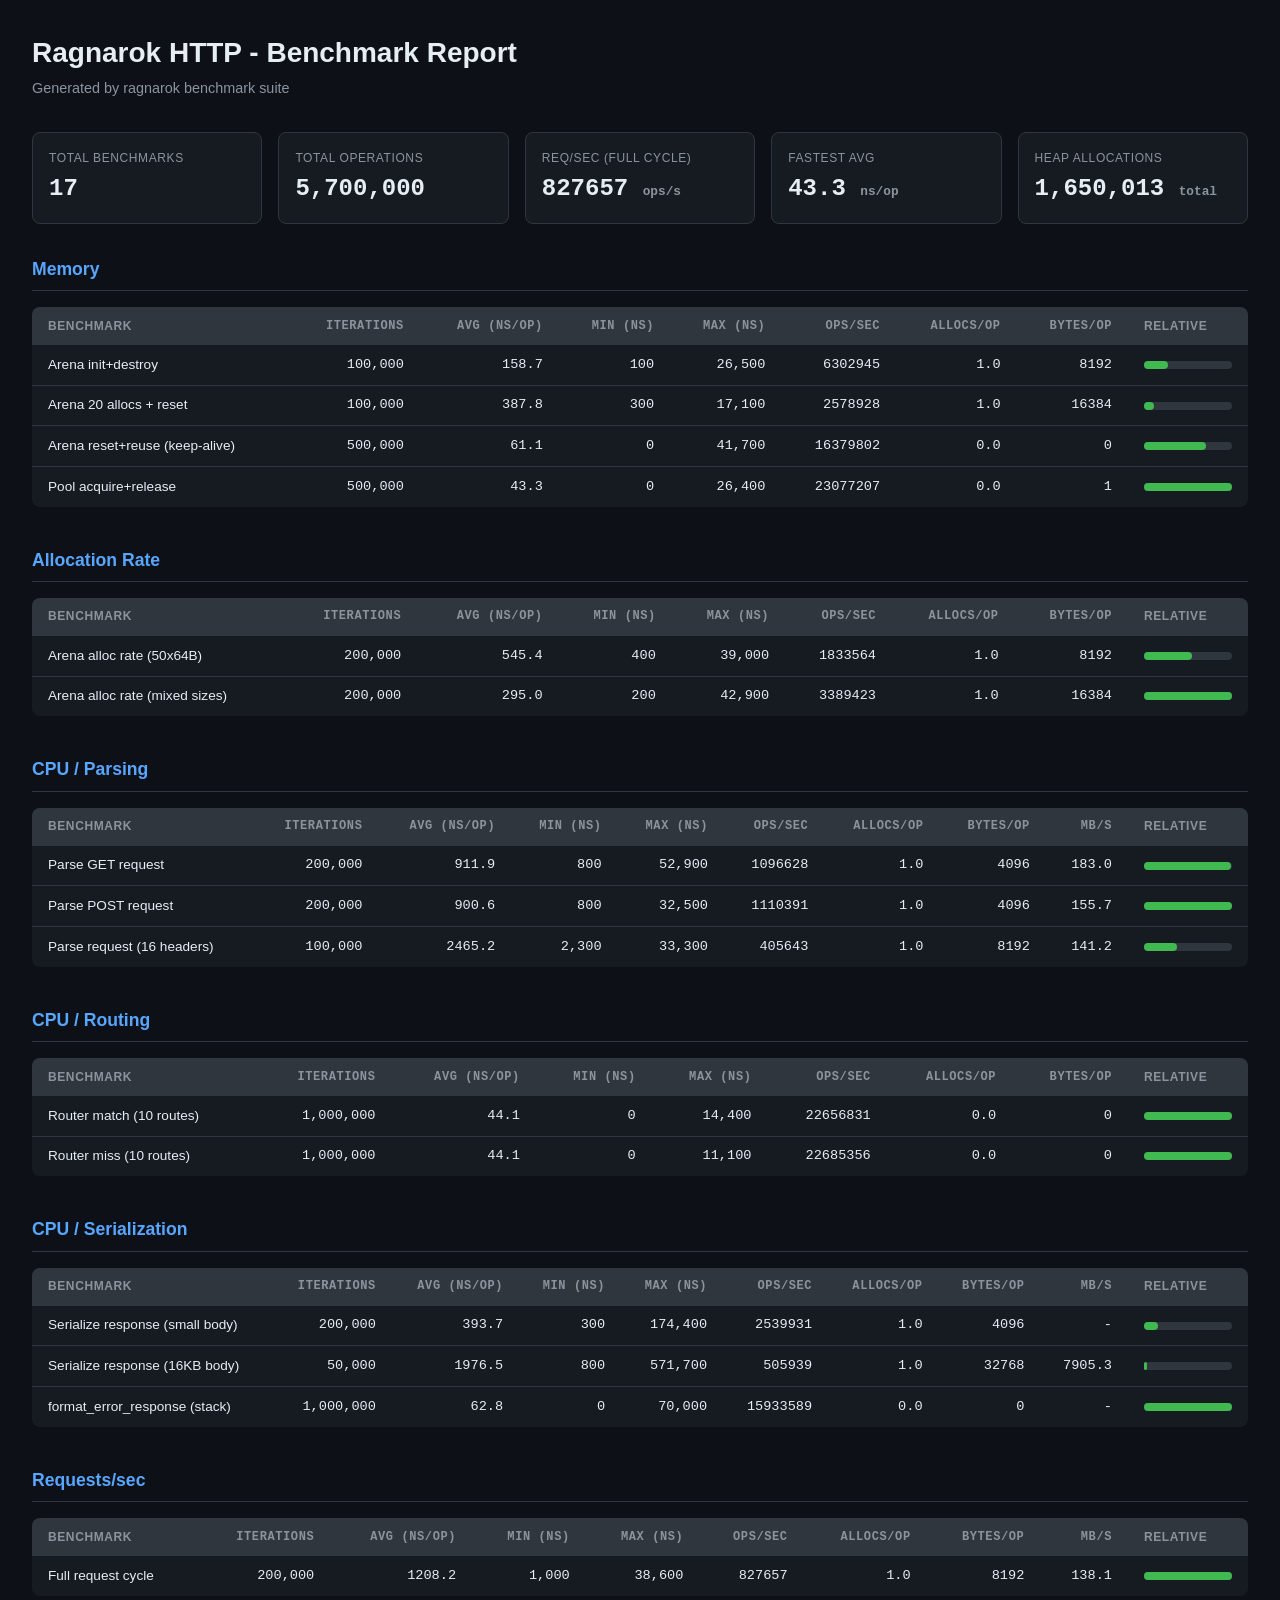
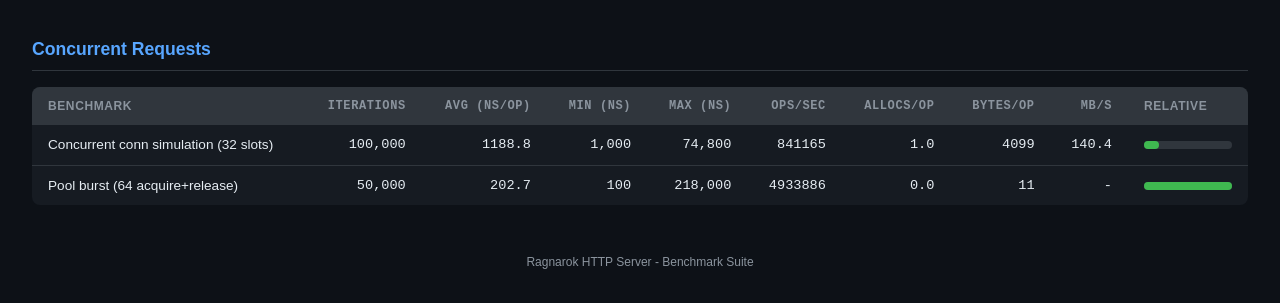
==== benchmark_report.html @ 56830848 "Add memory leak tests for HTTP request handling and connection pool - Introduced a new test file `me" ====
<!DOCTYPE html>
<html lang="en">
<head>
<meta charset="UTF-8">
<meta name="viewport" content="width=device-width, initial-scale=1.0">
<title>Ragnarok HTTP - Benchmark Report</title>
<style>
  :root {
    --bg: #0d1117; --surface: #161b22; --border: #30363d;
    --text: #e6edf3; --muted: #8b949e; --accent: #58a6ff;
    --green: #3fb950; --orange: #d29922; --red: #f85149;
  }
  * { margin: 0; padding: 0; box-sizing: border-box; }
  body {
    font-family: -apple-system, BlinkMacSystemFont, 'Segoe UI', Helvetica, Arial, sans-serif;
    background: var(--bg); color: var(--text); padding: 2rem; line-height: 1.5;
  }
  h1 { font-size: 1.75rem; margin-bottom: 0.25rem; }
  .subtitle { color: var(--muted); margin-bottom: 2rem; font-size: 0.9rem; }
  .category { margin-bottom: 2.5rem; }
  .category h2 {
    font-size: 1.1rem; color: var(--accent); border-bottom: 1px solid var(--border);
    padding-bottom: 0.5rem; margin-bottom: 1rem;
  }
  table {
    width: 100%; border-collapse: collapse; font-size: 0.85rem;
    background: var(--surface); border-radius: 8px; overflow: hidden;
  }
  th {
    text-align: left; padding: 0.6rem 1rem; background: var(--border);
    color: var(--muted); font-weight: 600; font-size: 0.75rem;
    text-transform: uppercase; letter-spacing: 0.05em;
  }
  td { padding: 0.6rem 1rem; border-top: 1px solid var(--border); }
  tr:hover td { background: rgba(88,166,255,0.04); }
  .num { text-align: right; font-variant-numeric: tabular-nums; font-family: 'SF Mono', 'Cascadia Code', Consolas, monospace; }
  .bar-cell { width: 120px; }
  .bar-bg { background: var(--border); border-radius: 4px; height: 8px; }
  .bar-fill { height: 8px; border-radius: 4px; background: var(--green); }
  .summary-grid {
    display: grid; grid-template-columns: repeat(auto-fit, minmax(200px, 1fr));
    gap: 1rem; margin-bottom: 2rem;
  }
  .card {
    background: var(--surface); border: 1px solid var(--border);
    border-radius: 8px; padding: 1rem;
  }
  .card .label { font-size: 0.75rem; color: var(--muted); text-transform: uppercase; letter-spacing: 0.05em; }
  .card .value { font-size: 1.5rem; font-weight: 700; margin-top: 0.25rem; font-family: 'SF Mono', 'Cascadia Code', Consolas, monospace; }
  .card .unit  { font-size: 0.8rem; color: var(--muted); }
  footer { margin-top: 3rem; color: var(--muted); font-size: 0.75rem; text-align: center; }
</style>
</head>
<body>
<h1>Ragnarok HTTP - Benchmark Report</h1>
<p class="subtitle">Generated by ragnarok benchmark suite</p>
<div class="summary-grid"><div class="card"><div class="label">Total Benchmarks</div><div class="value">17</div></div><div class="card"><div class="label">Total Operations</div><div class="value">5,700,000</div></div><div class="card"><div class="label">Req/sec (full cycle)</div><div class="value">827657 <span class="unit">ops/s</span></div></div><div class="card"><div class="label">Fastest Avg</div><div class="value">43.3 <span class="unit">ns/op</span></div></div><div class="card"><div class="label">Heap Allocations</div><div class="value">1,650,013 <span class="unit">total</span></div></div></div><div class="category"><h2>Memory</h2><table><thead><tr><th>Benchmark</th><th class="num">Iterations</th><th class="num">Avg (ns/op)</th><th class="num">Min (ns)</th><th class="num">Max (ns)</th><th class="num">Ops/sec</th><th class="num">Allocs/op</th><th class="num">Bytes/op</th><th class="bar-cell">Relative</th></tr></thead><tbody><tr><td>Arena init+destroy</td><td class="num">100,000</td><td class="num">158.7</td><td class="num">100</td><td class="num">26,500</td><td class="num">6302945</td><td class="num">1.0</td><td class="num">8192</td><td class="bar-cell"><div class="bar-bg"><div class="bar-fill" style="width:27%"></div></div></td></tr><tr><td>Arena 20 allocs + reset</td><td class="num">100,000</td><td class="num">387.8</td><td class="num">300</td><td class="num">17,100</td><td class="num">2578928</td><td class="num">1.0</td><td class="num">16384</td><td class="bar-cell"><div class="bar-bg"><div class="bar-fill" style="width:11%"></div></div></td></tr><tr><td>Arena reset+reuse (keep-alive)</td><td class="num">500,000</td><td class="num">61.1</td><td class="num">0</td><td class="num">41,700</td><td class="num">16379802</td><td class="num">0.0</td><td class="num">0</td><td class="bar-cell"><div class="bar-bg"><div class="bar-fill" style="width:71%"></div></div></td></tr><tr><td>Pool acquire+release</td><td class="num">500,000</td><td class="num">43.3</td><td class="num">0</td><td class="num">26,400</td><td class="num">23077207</td><td class="num">0.0</td><td class="num">1</td><td class="bar-cell"><div class="bar-bg"><div class="bar-fill" style="width:100%"></div></div></td></tr></tbody></table></div><div class="category"><h2>Allocation Rate</h2><table><thead><tr><th>Benchmark</th><th class="num">Iterations</th><th class="num">Avg (ns/op)</th><th class="num">Min (ns)</th><th class="num">Max (ns)</th><th class="num">Ops/sec</th><th class="num">Allocs/op</th><th class="num">Bytes/op</th><th class="bar-cell">Relative</th></tr></thead><tbody><tr><td>Arena alloc rate (50x64B)</td><td class="num">200,000</td><td class="num">545.4</td><td class="num">400</td><td class="num">39,000</td><td class="num">1833564</td><td class="num">1.0</td><td class="num">8192</td><td class="bar-cell"><div class="bar-bg"><div class="bar-fill" style="width:54%"></div></div></td></tr><tr><td>Arena alloc rate (mixed sizes)</td><td class="num">200,000</td><td class="num">295.0</td><td class="num">200</td><td class="num">42,900</td><td class="num">3389423</td><td class="num">1.0</td><td class="num">16384</td><td class="bar-cell"><div class="bar-bg"><div class="bar-fill" style="width:100%"></div></div></td></tr></tbody></table></div><div class="category"><h2>CPU / Parsing</h2><table><thead><tr><th>Benchmark</th><th class="num">Iterations</th><th class="num">Avg (ns/op)</th><th class="num">Min (ns)</th><th class="num">Max (ns)</th><th class="num">Ops/sec</th><th class="num">Allocs/op</th><th class="num">Bytes/op</th><th class="num">MB/s</th><th class="bar-cell">Relative</th></tr></thead><tbody><tr><td>Parse GET request</td><td class="num">200,000</td><td class="num">911.9</td><td class="num">800</td><td class="num">52,900</td><td class="num">1096628</td><td class="num">1.0</td><td class="num">4096</td><td class="num">183.0</td><td class="bar-cell"><div class="bar-bg"><div class="bar-fill" style="width:99%"></div></div></td></tr><tr><td>Parse POST request</td><td class="num">200,000</td><td class="num">900.6</td><td class="num">800</td><td class="num">32,500</td><td class="num">1110391</td><td class="num">1.0</td><td class="num">4096</td><td class="num">155.7</td><td class="bar-cell"><div class="bar-bg"><div class="bar-fill" style="width:100%"></div></div></td></tr><tr><td>Parse request (16 headers)</td><td class="num">100,000</td><td class="num">2465.2</td><td class="num">2,300</td><td class="num">33,300</td><td class="num">405643</td><td class="num">1.0</td><td class="num">8192</td><td class="num">141.2</td><td class="bar-cell"><div class="bar-bg"><div class="bar-fill" style="width:37%"></div></div></td></tr></tbody></table></div><div class="category"><h2>CPU / Routing</h2><table><thead><tr><th>Benchmark</th><th class="num">Iterations</th><th class="num">Avg (ns/op)</th><th class="num">Min (ns)</th><th class="num">Max (ns)</th><th class="num">Ops/sec</th><th class="num">Allocs/op</th><th class="num">Bytes/op</th><th class="bar-cell">Relative</th></tr></thead><tbody><tr><td>Router match (10 routes)</td><td class="num">1,000,000</td><td class="num">44.1</td><td class="num">0</td><td class="num">14,400</td><td class="num">22656831</td><td class="num">0.0</td><td class="num">0</td><td class="bar-cell"><div class="bar-bg"><div class="bar-fill" style="width:100%"></div></div></td></tr><tr><td>Router miss (10 routes)</td><td class="num">1,000,000</td><td class="num">44.1</td><td class="num">0</td><td class="num">11,100</td><td class="num">22685356</td><td class="num">0.0</td><td class="num">0</td><td class="bar-cell"><div class="bar-bg"><div class="bar-fill" style="width:100%"></div></div></td></tr></tbody></table></div><div class="category"><h2>CPU / Serialization</h2><table><thead><tr><th>Benchmark</th><th class="num">Iterations</th><th class="num">Avg (ns/op)</th><th class="num">Min (ns)</th><th class="num">Max (ns)</th><th class="num">Ops/sec</th><th class="num">Allocs/op</th><th class="num">Bytes/op</th><th class="num">MB/s</th><th class="bar-cell">Relative</th></tr></thead><tbody><tr><td>Serialize response (small body)</td><td class="num">200,000</td><td class="num">393.7</td><td class="num">300</td><td class="num">174,400</td><td class="num">2539931</td><td class="num">1.0</td><td class="num">4096</td><td class="num">-</td><td class="bar-cell"><div class="bar-bg"><div class="bar-fill" style="width:16%"></div></div></td></tr><tr><td>Serialize response (16KB body)</td><td class="num">50,000</td><td class="num">1976.5</td><td class="num">800</td><td class="num">571,700</td><td class="num">505939</td><td class="num">1.0</td><td class="num">32768</td><td class="num">7905.3</td><td class="bar-cell"><div class="bar-bg"><div class="bar-fill" style="width:3%"></div></div></td></tr><tr><td>format_error_response (stack)</td><td class="num">1,000,000</td><td class="num">62.8</td><td class="num">0</td><td class="num">70,000</td><td class="num">15933589</td><td class="num">0.0</td><td class="num">0</td><td class="num">-</td><td class="bar-cell"><div class="bar-bg"><div class="bar-fill" style="width:100%"></div></div></td></tr></tbody></table></div><div class="category"><h2>Requests/sec</h2><table><thead><tr><th>Benchmark</th><th class="num">Iterations</th><th class="num">Avg (ns/op)</th><th class="num">Min (ns)</th><th class="num">Max (ns)</th><th class="num">Ops/sec</th><th class="num">Allocs/op</th><th class="num">Bytes/op</th><th class="num">MB/s</th><th class="bar-cell">Relative</th></tr></thead><tbody><tr><td>Full request cycle</td><td class="num">200,000</td><td class="num">1208.2</td><td class="num">1,000</td><td class="num">38,600</td><td class="num">827657</td><td class="num">1.0</td><td class="num">8192</td><td class="num">138.1</td><td class="bar-cell"><div class="bar-bg"><div class="bar-fill" style="width:100%"></div></div></td></tr></tbody></table></div><div class="category"><h2>Concurrent Requests</h2><table><thead><tr><th>Benchmark</th><th class="num">Iterations</th><th class="num">Avg (ns/op)</th><th class="num">Min (ns)</th><th class="num">Max (ns)</th><th class="num">Ops/sec</th><th class="num">Allocs/op</th><th class="num">Bytes/op</th><th class="num">MB/s</th><th class="bar-cell">Relative</th></tr></thead><tbody><tr><td>Concurrent conn simulation (32 slots)</td><td class="num">100,000</td><td class="num">1188.8</td><td class="num">1,000</td><td class="num">74,800</td><td class="num">841165</td><td class="num">1.0</td><td class="num">4099</td><td class="num">140.4</td><td class="bar-cell"><div class="bar-bg"><div class="bar-fill" style="width:17%"></div></div></td></tr><tr><td>Pool burst (64 acquire+release)</td><td class="num">50,000</td><td class="num">202.7</td><td class="num">100</td><td class="num">218,000</td><td class="num">4933886</td><td class="num">0.0</td><td class="num">11</td><td class="num">-</td><td class="bar-cell"><div class="bar-bg"><div class="bar-fill" style="width:100%"></div></div></td></tr></tbody></table></div><footer>Ragnarok HTTP Server - Benchmark Suite</footer></body></html>
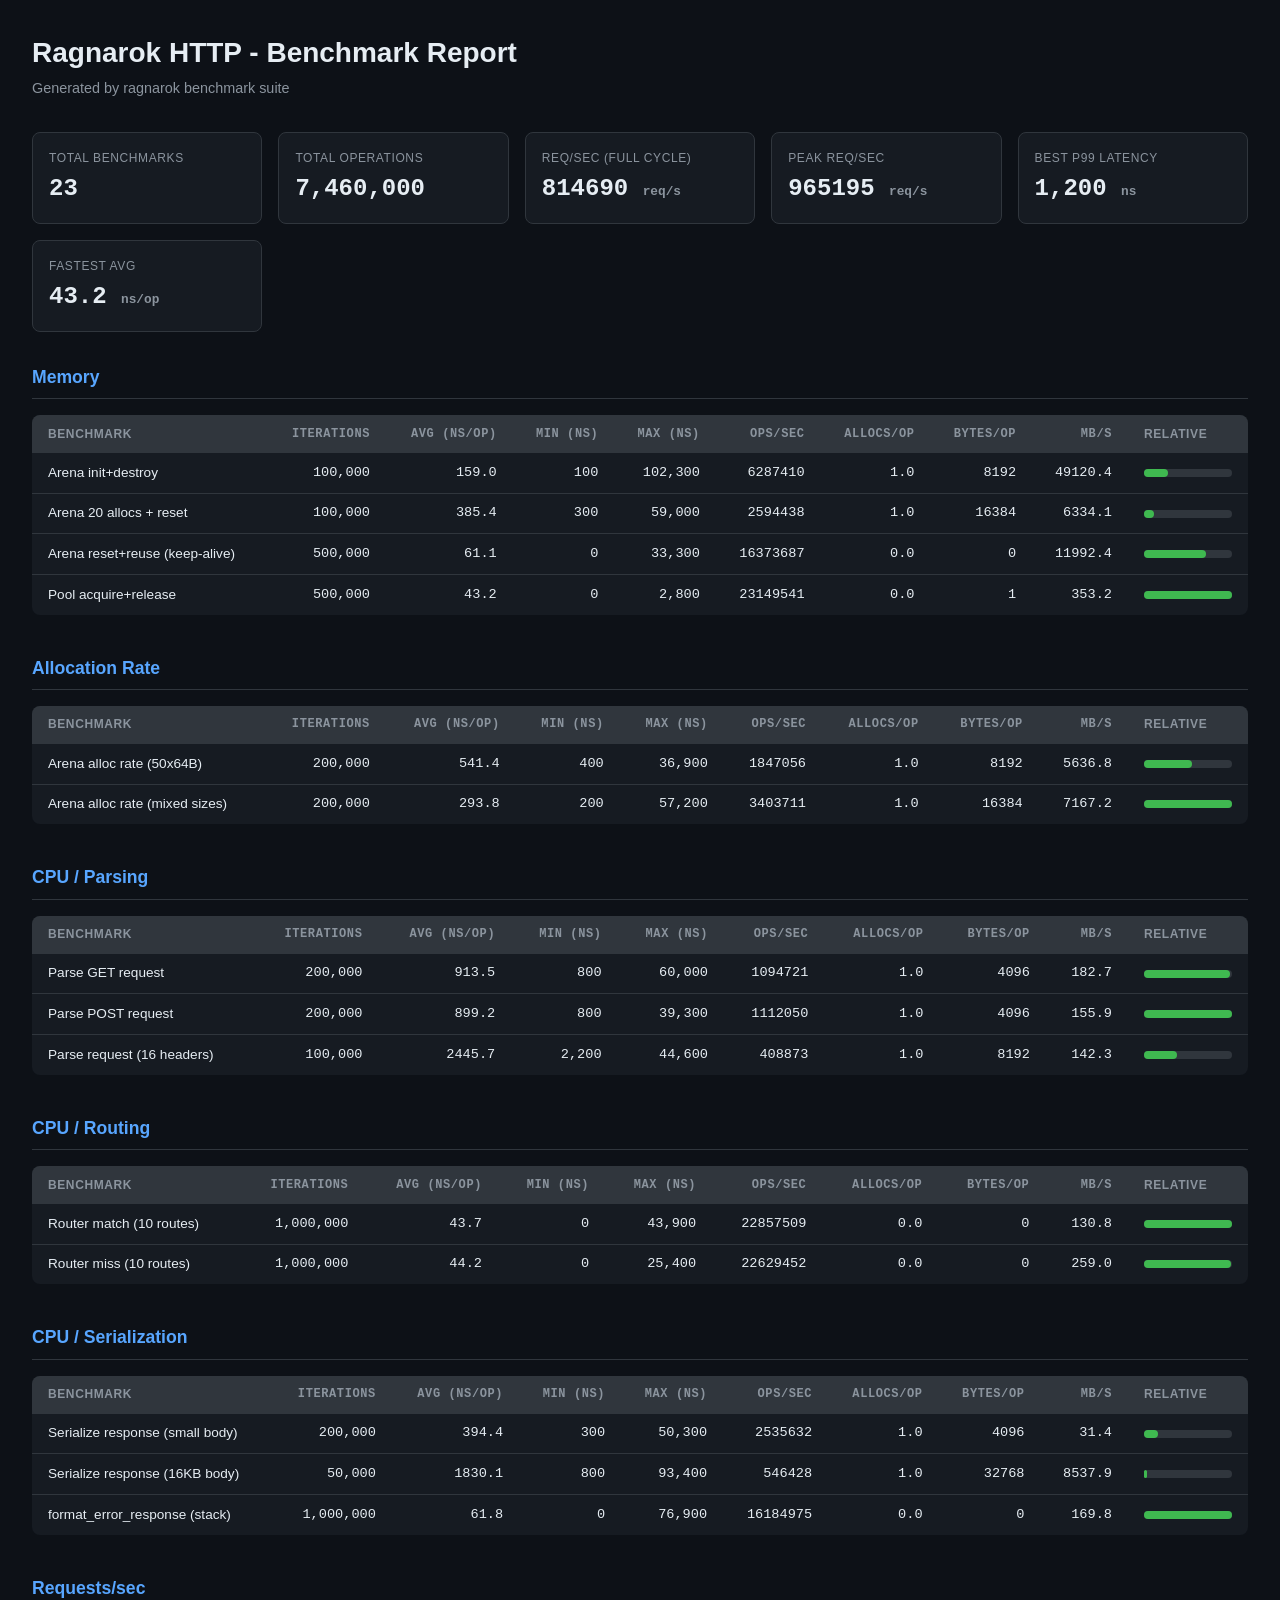
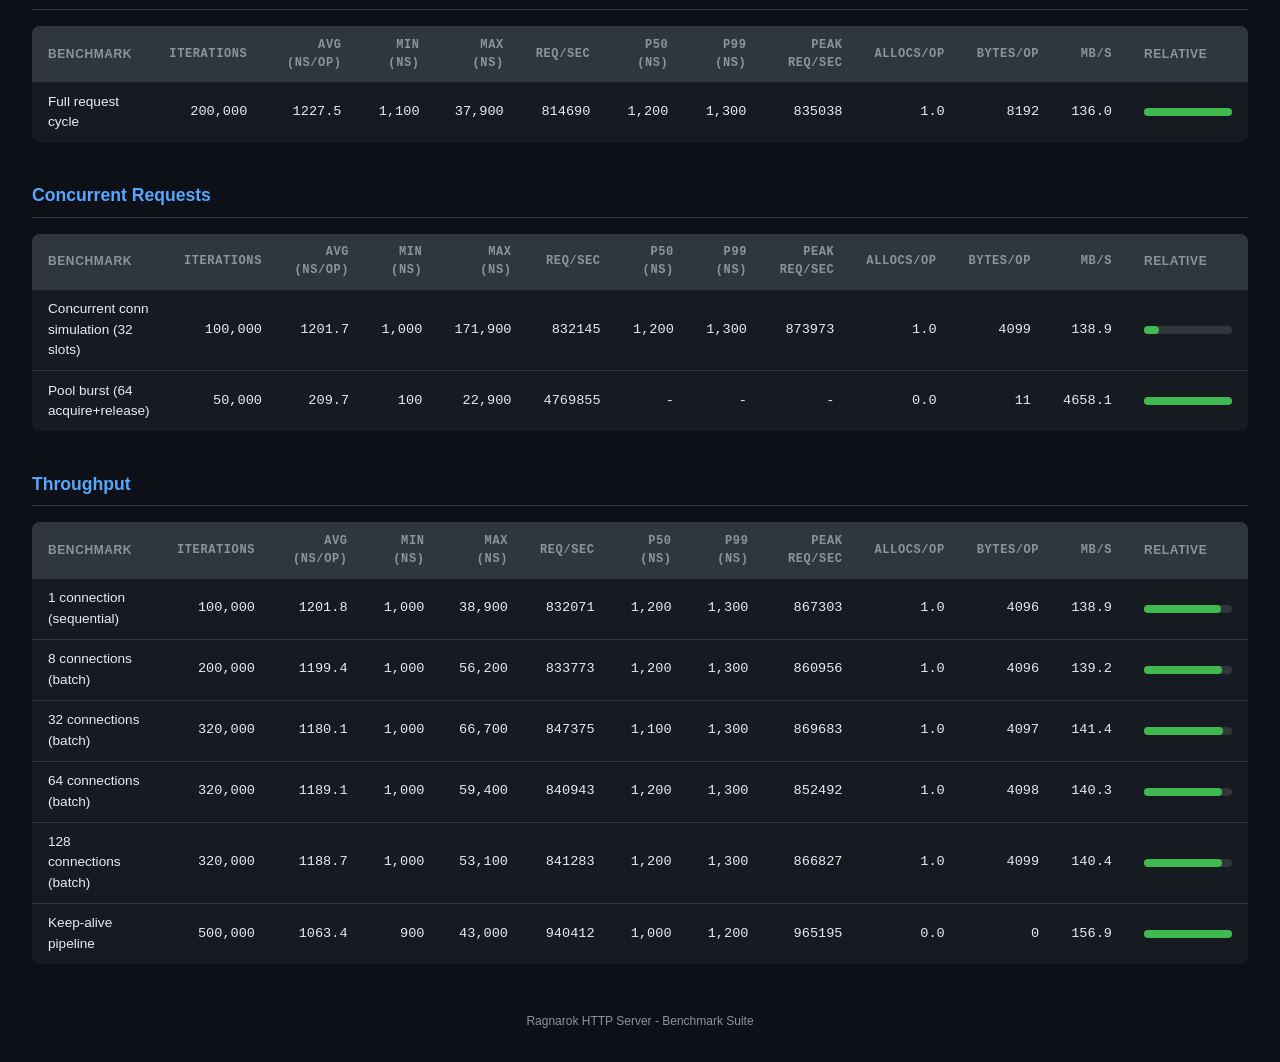
==== commit 9df9f795: "Refactor code structure for improved readability and maintainability" ====
--- a/benchmark_report.html
+++ b/benchmark_report.html
@@ -54,4 +54,4 @@
 <body>
 <h1>Ragnarok HTTP - Benchmark Report</h1>
 <p class="subtitle">Generated by ragnarok benchmark suite</p>
-<div class="summary-grid"><div class="card"><div class="label">Total Benchmarks</div><div class="value">17</div></div><div class="card"><div class="label">Total Operations</div><div class="value">5,700,000</div></div><div class="card"><div class="label">Req/sec (full cycle)</div><div class="value">827657 <span class="unit">ops/s</span></div></div><div class="card"><div class="label">Fastest Avg</div><div class="value">43.3 <span class="unit">ns/op</span></div></div><div class="card"><div class="label">Heap Allocations</div><div class="value">1,650,013 <span class="unit">total</span></div></div></div><div class="category"><h2>Memory</h2><table><thead><tr><th>Benchmark</th><th class="num">Iterations</th><th class="num">Avg (ns/op)</th><th class="num">Min (ns)</th><th class="num">Max (ns)</th><th class="num">Ops/sec</th><th class="num">Allocs/op</th><th class="num">Bytes/op</th><th class="bar-cell">Relative</th></tr></thead><tbody><tr><td>Arena init+destroy</td><td class="num">100,000</td><td class="num">158.7</td><td class="num">100</td><td class="num">26,500</td><td class="num">6302945</td><td class="num">1.0</td><td class="num">8192</td><td class="bar-cell"><div class="bar-bg"><div class="bar-fill" style="width:27%"></div></div></td></tr><tr><td>Arena 20 allocs + reset</td><td class="num">100,000</td><td class="num">387.8</td><td class="num">300</td><td class="num">17,100</td><td class="num">2578928</td><td class="num">1.0</td><td class="num">16384</td><td class="bar-cell"><div class="bar-bg"><div class="bar-fill" style="width:11%"></div></div></td></tr><tr><td>Arena reset+reuse (keep-alive)</td><td class="num">500,000</td><td class="num">61.1</td><td class="num">0</td><td class="num">41,700</td><td class="num">16379802</td><td class="num">0.0</td><td class="num">0</td><td class="bar-cell"><div class="bar-bg"><div class="bar-fill" style="width:71%"></div></div></td></tr><tr><td>Pool acquire+release</td><td class="num">500,000</td><td class="num">43.3</td><td class="num">0</td><td class="num">26,400</td><td class="num">23077207</td><td class="num">0.0</td><td class="num">1</td><td class="bar-cell"><div class="bar-bg"><div class="bar-fill" style="width:100%"></div></div></td></tr></tbody></table></div><div class="category"><h2>Allocation Rate</h2><table><thead><tr><th>Benchmark</th><th class="num">Iterations</th><th class="num">Avg (ns/op)</th><th class="num">Min (ns)</th><th class="num">Max (ns)</th><th class="num">Ops/sec</th><th class="num">Allocs/op</th><th class="num">Bytes/op</th><th class="bar-cell">Relative</th></tr></thead><tbody><tr><td>Arena alloc rate (50x64B)</td><td class="num">200,000</td><td class="num">545.4</td><td class="num">400</td><td class="num">39,000</td><td class="num">1833564</td><td class="num">1.0</td><td class="num">8192</td><td class="bar-cell"><div class="bar-bg"><div class="bar-fill" style="width:54%"></div></div></td></tr><tr><td>Arena alloc rate (mixed sizes)</td><td class="num">200,000</td><td class="num">295.0</td><td class="num">200</td><td class="num">42,900</td><td class="num">3389423</td><td class="num">1.0</td><td class="num">16384</td><td class="bar-cell"><div class="bar-bg"><div class="bar-fill" style="width:100%"></div></div></td></tr></tbody></table></div><div class="category"><h2>CPU / Parsing</h2><table><thead><tr><th>Benchmark</th><th class="num">Iterations</th><th class="num">Avg (ns/op)</th><th class="num">Min (ns)</th><th class="num">Max (ns)</th><th class="num">Ops/sec</th><th class="num">Allocs/op</th><th class="num">Bytes/op</th><th class="num">MB/s</th><th class="bar-cell">Relative</th></tr></thead><tbody><tr><td>Parse GET request</td><td class="num">200,000</td><td class="num">911.9</td><td class="num">800</td><td class="num">52,900</td><td class="num">1096628</td><td class="num">1.0</td><td class="num">4096</td><td class="num">183.0</td><td class="bar-cell"><div class="bar-bg"><div class="bar-fill" style="width:99%"></div></div></td></tr><tr><td>Parse POST request</td><td class="num">200,000</td><td class="num">900.6</td><td class="num">800</td><td class="num">32,500</td><td class="num">1110391</td><td class="num">1.0</td><td class="num">4096</td><td class="num">155.7</td><td class="bar-cell"><div class="bar-bg"><div class="bar-fill" style="width:100%"></div></div></td></tr><tr><td>Parse request (16 headers)</td><td class="num">100,000</td><td class="num">2465.2</td><td class="num">2,300</td><td class="num">33,300</td><td class="num">405643</td><td class="num">1.0</td><td class="num">8192</td><td class="num">141.2</td><td class="bar-cell"><div class="bar-bg"><div class="bar-fill" style="width:37%"></div></div></td></tr></tbody></table></div><div class="category"><h2>CPU / Routing</h2><table><thead><tr><th>Benchmark</th><th class="num">Iterations</th><th class="num">Avg (ns/op)</th><th class="num">Min (ns)</th><th class="num">Max (ns)</th><th class="num">Ops/sec</th><th class="num">Allocs/op</th><th class="num">Bytes/op</th><th class="bar-cell">Relative</th></tr></thead><tbody><tr><td>Router match (10 routes)</td><td class="num">1,000,000</td><td class="num">44.1</td><td class="num">0</td><td class="num">14,400</td><td class="num">22656831</td><td class="num">0.0</td><td class="num">0</td><td class="bar-cell"><div class="bar-bg"><div class="bar-fill" style="width:100%"></div></div></td></tr><tr><td>Router miss (10 routes)</td><td class="num">1,000,000</td><td class="num">44.1</td><td class="num">0</td><td class="num">11,100</td><td class="num">22685356</td><td class="num">0.0</td><td class="num">0</td><td class="bar-cell"><div class="bar-bg"><div class="bar-fill" style="width:100%"></div></div></td></tr></tbody></table></div><div class="category"><h2>CPU / Serialization</h2><table><thead><tr><th>Benchmark</th><th class="num">Iterations</th><th class="num">Avg (ns/op)</th><th class="num">Min (ns)</th><th class="num">Max (ns)</th><th class="num">Ops/sec</th><th class="num">Allocs/op</th><th class="num">Bytes/op</th><th class="num">MB/s</th><th class="bar-cell">Relative</th></tr></thead><tbody><tr><td>Serialize response (small body)</td><td class="num">200,000</td><td class="num">393.7</td><td class="num">300</td><td class="num">174,400</td><td class="num">2539931</td><td class="num">1.0</td><td class="num">4096</td><td class="num">-</td><td class="bar-cell"><div class="bar-bg"><div class="bar-fill" style="width:16%"></div></div></td></tr><tr><td>Serialize response (16KB body)</td><td class="num">50,000</td><td class="num">1976.5</td><td class="num">800</td><td class="num">571,700</td><td class="num">505939</td><td class="num">1.0</td><td class="num">32768</td><td class="num">7905.3</td><td class="bar-cell"><div class="bar-bg"><div class="bar-fill" style="width:3%"></div></div></td></tr><tr><td>format_error_response (stack)</td><td class="num">1,000,000</td><td class="num">62.8</td><td class="num">0</td><td class="num">70,000</td><td class="num">15933589</td><td class="num">0.0</td><td class="num">0</td><td class="num">-</td><td class="bar-cell"><div class="bar-bg"><div class="bar-fill" style="width:100%"></div></div></td></tr></tbody></table></div><div class="category"><h2>Requests/sec</h2><table><thead><tr><th>Benchmark</th><th class="num">Iterations</th><th class="num">Avg (ns/op)</th><th class="num">Min (ns)</th><th class="num">Max (ns)</th><th class="num">Ops/sec</th><th class="num">Allocs/op</th><th class="num">Bytes/op</th><th class="num">MB/s</th><th class="bar-cell">Relative</th></tr></thead><tbody><tr><td>Full request cycle</td><td class="num">200,000</td><td class="num">1208.2</td><td class="num">1,000</td><td class="num">38,600</td><td class="num">827657</td><td class="num">1.0</td><td class="num">8192</td><td class="num">138.1</td><td class="bar-cell"><div class="bar-bg"><div class="bar-fill" style="width:100%"></div></div></td></tr></tbody></table></div><div class="category"><h2>Concurrent Requests</h2><table><thead><tr><th>Benchmark</th><th class="num">Iterations</th><th class="num">Avg (ns/op)</th><th class="num">Min (ns)</th><th class="num">Max (ns)</th><th class="num">Ops/sec</th><th class="num">Allocs/op</th><th class="num">Bytes/op</th><th class="num">MB/s</th><th class="bar-cell">Relative</th></tr></thead><tbody><tr><td>Concurrent conn simulation (32 slots)</td><td class="num">100,000</td><td class="num">1188.8</td><td class="num">1,000</td><td class="num">74,800</td><td class="num">841165</td><td class="num">1.0</td><td class="num">4099</td><td class="num">140.4</td><td class="bar-cell"><div class="bar-bg"><div class="bar-fill" style="width:17%"></div></div></td></tr><tr><td>Pool burst (64 acquire+release)</td><td class="num">50,000</td><td class="num">202.7</td><td class="num">100</td><td class="num">218,000</td><td class="num">4933886</td><td class="num">0.0</td><td class="num">11</td><td class="num">-</td><td class="bar-cell"><div class="bar-bg"><div class="bar-fill" style="width:100%"></div></div></td></tr></tbody></table></div><footer>Ragnarok HTTP Server - Benchmark Suite</footer></body></html>+<div class="summary-grid"><div class="card"><div class="label">Total Benchmarks</div><div class="value">23</div></div><div class="card"><div class="label">Total Operations</div><div class="value">7,460,000</div></div><div class="card"><div class="label">Req/sec (full cycle)</div><div class="value">814690 <span class="unit">req/s</span></div></div><div class="card"><div class="label">Peak Req/sec</div><div class="value">965195 <span class="unit">req/s</span></div></div><div class="card"><div class="label">Best P99 Latency</div><div class="value">1,200 <span class="unit">ns</span></div></div><div class="card"><div class="label">Fastest Avg</div><div class="value">43.2 <span class="unit">ns/op</span></div></div></div><div class="category"><h2>Memory</h2><table><thead><tr><th>Benchmark</th><th class="num">Iterations</th><th class="num">Avg (ns/op)</th><th class="num">Min (ns)</th><th class="num">Max (ns)</th><th class="num">Ops/sec</th><th class="num">Allocs/op</th><th class="num">Bytes/op</th><th class="num">MB/s</th><th class="bar-cell">Relative</th></tr></thead><tbody><tr><td>Arena init+destroy</td><td class="num">100,000</td><td class="num">159.0</td><td class="num">100</td><td class="num">102,300</td><td class="num">6287410</td><td class="num">1.0</td><td class="num">8192</td><td class="num">49120.4</td><td class="bar-cell"><div class="bar-bg"><div class="bar-fill" style="width:27%"></div></div></td></tr><tr><td>Arena 20 allocs + reset</td><td class="num">100,000</td><td class="num">385.4</td><td class="num">300</td><td class="num">59,000</td><td class="num">2594438</td><td class="num">1.0</td><td class="num">16384</td><td class="num">6334.1</td><td class="bar-cell"><div class="bar-bg"><div class="bar-fill" style="width:11%"></div></div></td></tr><tr><td>Arena reset+reuse (keep-alive)</td><td class="num">500,000</td><td class="num">61.1</td><td class="num">0</td><td class="num">33,300</td><td class="num">16373687</td><td class="num">0.0</td><td class="num">0</td><td class="num">11992.4</td><td class="bar-cell"><div class="bar-bg"><div class="bar-fill" style="width:71%"></div></div></td></tr><tr><td>Pool acquire+release</td><td class="num">500,000</td><td class="num">43.2</td><td class="num">0</td><td class="num">2,800</td><td class="num">23149541</td><td class="num">0.0</td><td class="num">1</td><td class="num">353.2</td><td class="bar-cell"><div class="bar-bg"><div class="bar-fill" style="width:100%"></div></div></td></tr></tbody></table></div><div class="category"><h2>Allocation Rate</h2><table><thead><tr><th>Benchmark</th><th class="num">Iterations</th><th class="num">Avg (ns/op)</th><th class="num">Min (ns)</th><th class="num">Max (ns)</th><th class="num">Ops/sec</th><th class="num">Allocs/op</th><th class="num">Bytes/op</th><th class="num">MB/s</th><th class="bar-cell">Relative</th></tr></thead><tbody><tr><td>Arena alloc rate (50x64B)</td><td class="num">200,000</td><td class="num">541.4</td><td class="num">400</td><td class="num">36,900</td><td class="num">1847056</td><td class="num">1.0</td><td class="num">8192</td><td class="num">5636.8</td><td class="bar-cell"><div class="bar-bg"><div class="bar-fill" style="width:54%"></div></div></td></tr><tr><td>Arena alloc rate (mixed sizes)</td><td class="num">200,000</td><td class="num">293.8</td><td class="num">200</td><td class="num">57,200</td><td class="num">3403711</td><td class="num">1.0</td><td class="num">16384</td><td class="num">7167.2</td><td class="bar-cell"><div class="bar-bg"><div class="bar-fill" style="width:100%"></div></div></td></tr></tbody></table></div><div class="category"><h2>CPU / Parsing</h2><table><thead><tr><th>Benchmark</th><th class="num">Iterations</th><th class="num">Avg (ns/op)</th><th class="num">Min (ns)</th><th class="num">Max (ns)</th><th class="num">Ops/sec</th><th class="num">Allocs/op</th><th class="num">Bytes/op</th><th class="num">MB/s</th><th class="bar-cell">Relative</th></tr></thead><tbody><tr><td>Parse GET request</td><td class="num">200,000</td><td class="num">913.5</td><td class="num">800</td><td class="num">60,000</td><td class="num">1094721</td><td class="num">1.0</td><td class="num">4096</td><td class="num">182.7</td><td class="bar-cell"><div class="bar-bg"><div class="bar-fill" style="width:98%"></div></div></td></tr><tr><td>Parse POST request</td><td class="num">200,000</td><td class="num">899.2</td><td class="num">800</td><td class="num">39,300</td><td class="num">1112050</td><td class="num">1.0</td><td class="num">4096</td><td class="num">155.9</td><td class="bar-cell"><div class="bar-bg"><div class="bar-fill" style="width:100%"></div></div></td></tr><tr><td>Parse request (16 headers)</td><td class="num">100,000</td><td class="num">2445.7</td><td class="num">2,200</td><td class="num">44,600</td><td class="num">408873</td><td class="num">1.0</td><td class="num">8192</td><td class="num">142.3</td><td class="bar-cell"><div class="bar-bg"><div class="bar-fill" style="width:37%"></div></div></td></tr></tbody></table></div><div class="category"><h2>CPU / Routing</h2><table><thead><tr><th>Benchmark</th><th class="num">Iterations</th><th class="num">Avg (ns/op)</th><th class="num">Min (ns)</th><th class="num">Max (ns)</th><th class="num">Ops/sec</th><th class="num">Allocs/op</th><th class="num">Bytes/op</th><th class="num">MB/s</th><th class="bar-cell">Relative</th></tr></thead><tbody><tr><td>Router match (10 routes)</td><td class="num">1,000,000</td><td class="num">43.7</td><td class="num">0</td><td class="num">43,900</td><td class="num">22857509</td><td class="num">0.0</td><td class="num">0</td><td class="num">130.8</td><td class="bar-cell"><div class="bar-bg"><div class="bar-fill" style="width:100%"></div></div></td></tr><tr><td>Router miss (10 routes)</td><td class="num">1,000,000</td><td class="num">44.2</td><td class="num">0</td><td class="num">25,400</td><td class="num">22629452</td><td class="num">0.0</td><td class="num">0</td><td class="num">259.0</td><td class="bar-cell"><div class="bar-bg"><div class="bar-fill" style="width:99%"></div></div></td></tr></tbody></table></div><div class="category"><h2>CPU / Serialization</h2><table><thead><tr><th>Benchmark</th><th class="num">Iterations</th><th class="num">Avg (ns/op)</th><th class="num">Min (ns)</th><th class="num">Max (ns)</th><th class="num">Ops/sec</th><th class="num">Allocs/op</th><th class="num">Bytes/op</th><th class="num">MB/s</th><th class="bar-cell">Relative</th></tr></thead><tbody><tr><td>Serialize response (small body)</td><td class="num">200,000</td><td class="num">394.4</td><td class="num">300</td><td class="num">50,300</td><td class="num">2535632</td><td class="num">1.0</td><td class="num">4096</td><td class="num">31.4</td><td class="bar-cell"><div class="bar-bg"><div class="bar-fill" style="width:16%"></div></div></td></tr><tr><td>Serialize response (16KB body)</td><td class="num">50,000</td><td class="num">1830.1</td><td class="num">800</td><td class="num">93,400</td><td class="num">546428</td><td class="num">1.0</td><td class="num">32768</td><td class="num">8537.9</td><td class="bar-cell"><div class="bar-bg"><div class="bar-fill" style="width:3%"></div></div></td></tr><tr><td>format_error_response (stack)</td><td class="num">1,000,000</td><td class="num">61.8</td><td class="num">0</td><td class="num">76,900</td><td class="num">16184975</td><td class="num">0.0</td><td class="num">0</td><td class="num">169.8</td><td class="bar-cell"><div class="bar-bg"><div class="bar-fill" style="width:100%"></div></div></td></tr></tbody></table></div><div class="category"><h2>Requests/sec</h2><table><thead><tr><th>Benchmark</th><th class="num">Iterations</th><th class="num">Avg (ns/op)</th><th class="num">Min (ns)</th><th class="num">Max (ns)</th><th class="num">Req/sec</th><th class="num">P50 (ns)</th><th class="num">P99 (ns)</th><th class="num">Peak Req/sec</th><th class="num">Allocs/op</th><th class="num">Bytes/op</th><th class="num">MB/s</th><th class="bar-cell">Relative</th></tr></thead><tbody><tr><td>Full request cycle</td><td class="num">200,000</td><td class="num">1227.5</td><td class="num">1,100</td><td class="num">37,900</td><td class="num">814690</td><td class="num">1,200</td><td class="num">1,300</td><td class="num">835038</td><td class="num">1.0</td><td class="num">8192</td><td class="num">136.0</td><td class="bar-cell"><div class="bar-bg"><div class="bar-fill" style="width:100%"></div></div></td></tr></tbody></table></div><div class="category"><h2>Concurrent Requests</h2><table><thead><tr><th>Benchmark</th><th class="num">Iterations</th><th class="num">Avg (ns/op)</th><th class="num">Min (ns)</th><th class="num">Max (ns)</th><th class="num">Req/sec</th><th class="num">P50 (ns)</th><th class="num">P99 (ns)</th><th class="num">Peak Req/sec</th><th class="num">Allocs/op</th><th class="num">Bytes/op</th><th class="num">MB/s</th><th class="bar-cell">Relative</th></tr></thead><tbody><tr><td>Concurrent conn simulation (32 slots)</td><td class="num">100,000</td><td class="num">1201.7</td><td class="num">1,000</td><td class="num">171,900</td><td class="num">832145</td><td class="num">1,200</td><td class="num">1,300</td><td class="num">873973</td><td class="num">1.0</td><td class="num">4099</td><td class="num">138.9</td><td class="bar-cell"><div class="bar-bg"><div class="bar-fill" style="width:17%"></div></div></td></tr><tr><td>Pool burst (64 acquire+release)</td><td class="num">50,000</td><td class="num">209.7</td><td class="num">100</td><td class="num">22,900</td><td class="num">4769855</td><td class="num">-</td><td class="num">-</td><td class="num">-</td><td class="num">0.0</td><td class="num">11</td><td class="num">4658.1</td><td class="bar-cell"><div class="bar-bg"><div class="bar-fill" style="width:100%"></div></div></td></tr></tbody></table></div><div class="category"><h2>Throughput</h2><table><thead><tr><th>Benchmark</th><th class="num">Iterations</th><th class="num">Avg (ns/op)</th><th class="num">Min (ns)</th><th class="num">Max (ns)</th><th class="num">Req/sec</th><th class="num">P50 (ns)</th><th class="num">P99 (ns)</th><th class="num">Peak Req/sec</th><th class="num">Allocs/op</th><th class="num">Bytes/op</th><th class="num">MB/s</th><th class="bar-cell">Relative</th></tr></thead><tbody><tr><td>1 connection (sequential)</td><td class="num">100,000</td><td class="num">1201.8</td><td class="num">1,000</td><td class="num">38,900</td><td class="num">832071</td><td class="num">1,200</td><td class="num">1,300</td><td class="num">867303</td><td class="num">1.0</td><td class="num">4096</td><td class="num">138.9</td><td class="bar-cell"><div class="bar-bg"><div class="bar-fill" style="width:88%"></div></div></td></tr><tr><td>8 connections (batch)</td><td class="num">200,000</td><td class="num">1199.4</td><td class="num">1,000</td><td class="num">56,200</td><td class="num">833773</td><td class="num">1,200</td><td class="num">1,300</td><td class="num">860956</td><td class="num">1.0</td><td class="num">4096</td><td class="num">139.2</td><td class="bar-cell"><div class="bar-bg"><div class="bar-fill" style="width:89%"></div></div></td></tr><tr><td>32 connections (batch)</td><td class="num">320,000</td><td class="num">1180.1</td><td class="num">1,000</td><td class="num">66,700</td><td class="num">847375</td><td class="num">1,100</td><td class="num">1,300</td><td class="num">869683</td><td class="num">1.0</td><td class="num">4097</td><td class="num">141.4</td><td class="bar-cell"><div class="bar-bg"><div class="bar-fill" style="width:90%"></div></div></td></tr><tr><td>64 connections (batch)</td><td class="num">320,000</td><td class="num">1189.1</td><td class="num">1,000</td><td class="num">59,400</td><td class="num">840943</td><td class="num">1,200</td><td class="num">1,300</td><td class="num">852492</td><td class="num">1.0</td><td class="num">4098</td><td class="num">140.3</td><td class="bar-cell"><div class="bar-bg"><div class="bar-fill" style="width:89%"></div></div></td></tr><tr><td>128 connections (batch)</td><td class="num">320,000</td><td class="num">1188.7</td><td class="num">1,000</td><td class="num">53,100</td><td class="num">841283</td><td class="num">1,200</td><td class="num">1,300</td><td class="num">866827</td><td class="num">1.0</td><td class="num">4099</td><td class="num">140.4</td><td class="bar-cell"><div class="bar-bg"><div class="bar-fill" style="width:89%"></div></div></td></tr><tr><td>Keep-alive pipeline</td><td class="num">500,000</td><td class="num">1063.4</td><td class="num">900</td><td class="num">43,000</td><td class="num">940412</td><td class="num">1,000</td><td class="num">1,200</td><td class="num">965195</td><td class="num">0.0</td><td class="num">0</td><td class="num">156.9</td><td class="bar-cell"><div class="bar-bg"><div class="bar-fill" style="width:100%"></div></div></td></tr></tbody></table></div><footer>Ragnarok HTTP Server - Benchmark Suite</footer></body></html>
